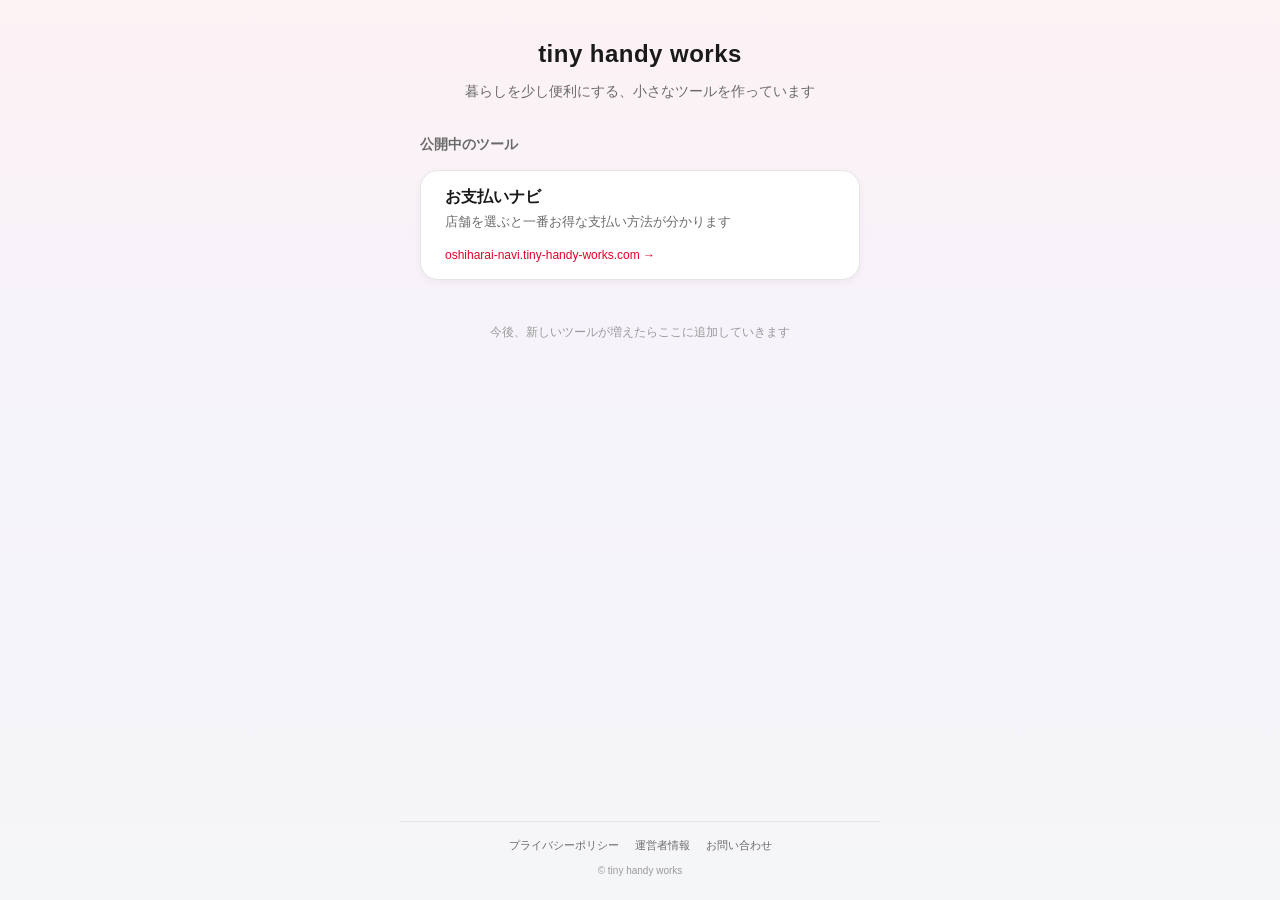
==== index.html @ 4bd40f7c "Add tiny handy works landing page Co-Authored-By: Claude Sonnet 5 <noreply@anthropic.com>" ====
<!doctype html>
<html lang="ja">
<head>
<meta charset="utf-8" />
<meta name="viewport" content="width=device-width, initial-scale=1" />
<title>tiny handy works</title>
<meta name="description" content="暮らしを少し便利にする、小さなツールを作っています。" />
<link rel="stylesheet" href="style.css" />
</head>
<body>
<main>
  <header class="site-hero">
    <h1 class="site-hero-name">tiny handy works</h1>
    <p class="site-hero-tagline">暮らしを少し便利にする、小さなツールを作っています</p>
  </header>

  <h2 class="section-heading">公開中のツール</h2>
  <div class="tool-list">
    <a class="tool-card" href="https://oshiharai-navi.tiny-handy-works.com/">
      <p class="tool-card-name">お支払いナビ</p>
      <p class="tool-card-desc">店舗を選ぶと一番お得な支払い方法が分かります</p>
      <span class="tool-card-link">oshiharai-navi.tiny-handy-works.com →</span>
    </a>
  </div>
  <p class="tool-list-note">今後、新しいツールが増えたらここに追加していきます</p>
</main>

<footer class="site-footer">
  <nav class="site-footer-links" aria-label="サイト情報">
    <a href="privacy.html">プライバシーポリシー</a>
    <a href="about.html">運営者情報</a>
    <a href="contact.html">お問い合わせ</a>
  </nav>
  <p class="site-footer-copy">© tiny handy works</p>
</footer>
</body>
</html>
---- style.css ----
:root {
  --bg: #f5f6f8;
  --bg-gradient: linear-gradient(180deg, #fdf2f4 0%, #f6f3fb 40%, #f5f6f8 100%);
  --card-bg: #ffffff;
  --accent: #e60027;
  --text-main: #1a1a1a;
  --text-sub: #6b6b6b;
  --text-faint: #9a9a9a;
  --border: #e5e5e5;

  /* 角丸・影・余白（お支払いナビと共通のトーン） */
  --radius-md: 14px;
  --radius-lg: 18px;
  --radius-xl: 22px;
  --shadow-sm: 0 2px 8px rgba(20, 20, 30, 0.05);
  --shadow-md: 0 4px 14px rgba(20, 20, 30, 0.07);
  --space-xs: 8px;
  --space-sm: 12px;
  --space-md: 16px;
  --space-lg: 24px;
  --space-xl: 32px;

  /* フォントの太さ：見出し／本文／注釈の3段階 */
  --fw-heading: 700;
  --fw-body: 500;
  --fw-note: 400;

  --transition-fast: 0.2s ease;
}

* {
  box-sizing: border-box;
}

html,
body {
  padding: 0;
  margin: 0;
}

body {
  background: var(--bg-gradient);
  color: var(--text-main);
  font-family: -apple-system, BlinkMacSystemFont, "Hiragino Sans",
    "Hiragino Kaku Gothic ProN", "Yu Gothic", sans-serif;
  -webkit-font-smoothing: antialiased;
  min-height: 100dvh;
  display: flex;
  flex-direction: column;
}

main {
  max-width: 480px;
  width: 100%;
  margin: 0 auto;
  padding: 40px 20px 40px;
  flex: 1;
  display: flex;
  flex-direction: column;
}

.back-link {
  display: inline-block;
  margin-bottom: var(--space-lg);
  font-size: 12px;
  font-weight: var(--fw-body);
  color: var(--text-sub);
  text-decoration: none;
}

/* トップページ：ヘッダー */
.site-hero {
  text-align: center;
  margin-bottom: var(--space-xl);
}

.site-hero-name {
  margin: 0 0 var(--space-sm);
  font-size: 24px;
  font-weight: var(--fw-heading);
  letter-spacing: 0.02em;
}

.site-hero-tagline {
  margin: 0;
  font-size: 14px;
  font-weight: var(--fw-body);
  color: var(--text-sub);
  line-height: 1.7;
}

/* ツール一覧 */
.section-heading {
  margin: 0 0 var(--space-md);
  font-size: 14px;
  font-weight: var(--fw-heading);
  color: var(--text-sub);
}

.tool-list {
  display: flex;
  flex-direction: column;
  gap: var(--space-md);
  margin-bottom: var(--space-xl);
}

.tool-card {
  display: block;
  background: var(--card-bg);
  border: 1px solid var(--border);
  border-radius: var(--radius-lg);
  box-shadow: var(--shadow-sm);
  padding: var(--space-md) var(--space-lg);
  text-decoration: none;
  color: inherit;
  transition: transform var(--transition-fast), box-shadow var(--transition-fast);
}

.tool-card:active {
  transform: scale(0.98);
  box-shadow: var(--shadow-md);
}

.tool-card-name {
  margin: 0 0 4px;
  font-size: 16px;
  font-weight: var(--fw-heading);
  color: var(--text-main);
}

.tool-card-desc {
  margin: 0 0 var(--space-sm);
  font-size: 13px;
  font-weight: var(--fw-body);
  color: var(--text-sub);
  line-height: 1.6;
}

.tool-card-link {
  font-size: 12px;
  font-weight: var(--fw-body);
  color: var(--accent);
}

.tool-list-note {
  font-size: 12px;
  font-weight: var(--fw-note);
  color: var(--text-faint);
  text-align: center;
}

/* 規約系ページ */
.legal-title {
  margin: var(--space-sm) 0 var(--space-md);
  font-size: 18px;
  font-weight: var(--fw-heading);
}

.legal-body {
  display: flex;
  flex-direction: column;
  gap: var(--space-md);
}

.legal-body section {
  background: var(--card-bg);
  border: 1px solid var(--border);
  border-radius: var(--radius-lg);
  box-shadow: var(--shadow-sm);
  padding: var(--space-md);
}

.legal-body h2 {
  margin: 0 0 var(--space-xs);
  font-size: 14px;
  font-weight: var(--fw-heading);
}

.legal-body p {
  margin: 0 0 var(--space-xs);
  font-size: 12px;
  font-weight: var(--fw-body);
  line-height: 1.8;
  color: var(--text-main);
}

.legal-body p:last-child {
  margin-bottom: 0;
}

.legal-body a {
  color: var(--accent);
}

.legal-body .legal-small {
  font-size: 11px;
  font-weight: var(--fw-note);
  color: var(--text-sub);
}

.legal-contact {
  margin: var(--space-xs) 0 0;
  font-size: 12px;
}

.legal-contact dt {
  font-weight: var(--fw-heading);
  color: var(--text-sub);
  font-size: 11px;
  margin-top: var(--space-xs);
}

.legal-contact dd {
  margin: 2px 0 0;
  min-height: 1.6em;
  padding-bottom: 2px;
  border-bottom: 1px dashed var(--border);
  font-weight: var(--fw-body);
}

/* 全ページ共通フッター */
.site-footer {
  max-width: 480px;
  width: 100%;
  margin: 0 auto;
  padding: var(--space-md) 20px var(--space-lg);
  border-top: 1px solid var(--border);
  text-align: center;
}

.site-footer-links {
  display: flex;
  justify-content: center;
  flex-wrap: wrap;
  gap: var(--space-xs) var(--space-md);
}

.site-footer-links a {
  font-size: 11px;
  font-weight: var(--fw-body);
  color: var(--text-sub);
  text-decoration: none;
}

.site-footer-copy {
  margin: var(--space-sm) 0 0;
  font-size: 10px;
  font-weight: var(--fw-note);
  color: var(--text-faint);
}
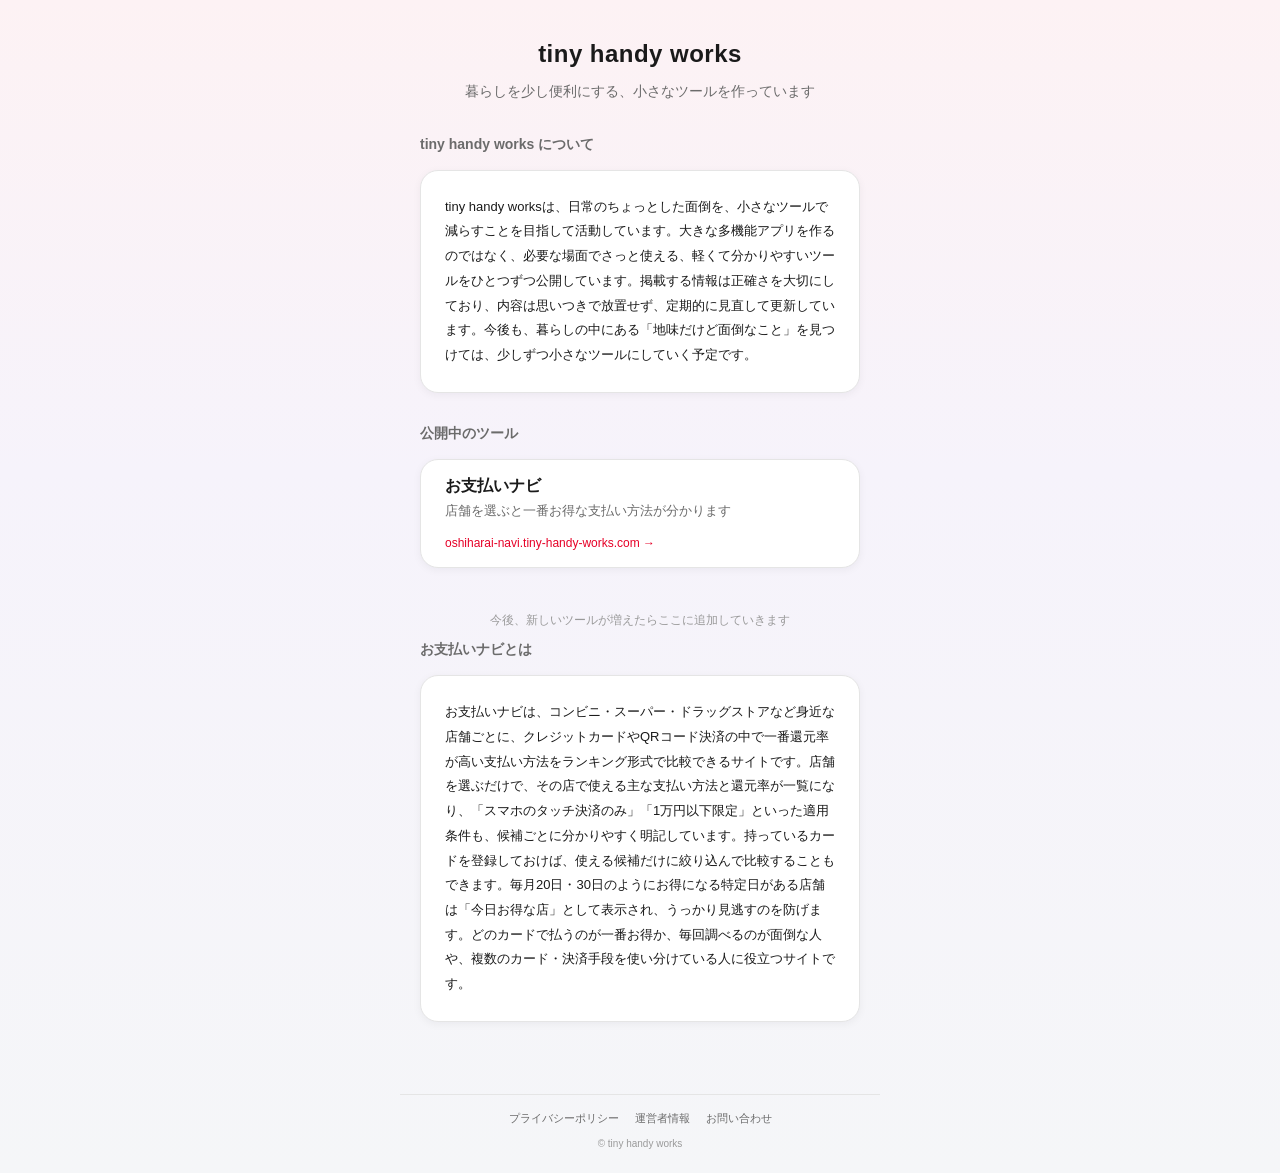
==== commit 29b70f7b: "Add about section and お支払いナビ description to top page Co-Authored-By: Claude Sonnet 5 <noreply@anthro" ====
--- a/index.html
+++ b/index.html
@@ -14,6 +14,13 @@
     <p class="site-hero-tagline">暮らしを少し便利にする、小さなツールを作っています</p>
   </header>
 
+  <h2 class="section-heading">tiny handy works について</h2>
+  <div class="content-block">
+    <section>
+      <p>tiny handy worksは、日常のちょっとした面倒を、小さなツールで減らすことを目指して活動しています。大きな多機能アプリを作るのではなく、必要な場面でさっと使える、軽くて分かりやすいツールをひとつずつ公開しています。掲載する情報は正確さを大切にしており、内容は思いつきで放置せず、定期的に見直して更新しています。今後も、暮らしの中にある「地味だけど面倒なこと」を見つけては、少しずつ小さなツールにしていく予定です。</p>
+    </section>
+  </div>
+
   <h2 class="section-heading">公開中のツール</h2>
   <div class="tool-list">
     <a class="tool-card" href="https://oshiharai-navi.tiny-handy-works.com/">
@@ -23,6 +30,13 @@
     </a>
   </div>
   <p class="tool-list-note">今後、新しいツールが増えたらここに追加していきます</p>
+
+  <h2 class="section-heading">お支払いナビとは</h2>
+  <div class="content-block">
+    <section>
+      <p>お支払いナビは、コンビニ・スーパー・ドラッグストアなど身近な店舗ごとに、クレジットカードやQRコード決済の中で一番還元率が高い支払い方法をランキング形式で比較できるサイトです。店舗を選ぶだけで、その店で使える主な支払い方法と還元率が一覧になり、「スマホのタッチ決済のみ」「1万円以下限定」といった適用条件も、候補ごとに分かりやすく明記しています。持っているカードを登録しておけば、使える候補だけに絞り込んで比較することもできます。毎月20日・30日のようにお得になる特定日がある店舗は「今日お得な店」として表示され、うっかり見逃すのを防げます。どのカードで払うのが一番お得か、毎回調べるのが面倒な人や、複数のカード・決済手段を使い分けている人に役立つサイトです。</p>
+    </section>
+  </div>
 </main>
 
 <footer class="site-footer">
--- a/style.css
+++ b/style.css
@@ -149,6 +149,27 @@
   text-align: center;
 }
 
+/* トップページの説明セクション（「tiny handy worksについて」「お支払いナビとは」） */
+.content-block {
+  margin-bottom: var(--space-xl);
+}
+
+.content-block section {
+  background: var(--card-bg);
+  border: 1px solid var(--border);
+  border-radius: var(--radius-lg);
+  box-shadow: var(--shadow-sm);
+  padding: var(--space-lg) var(--space-lg);
+}
+
+.content-block p {
+  margin: 0;
+  font-size: 13px;
+  font-weight: var(--fw-body);
+  line-height: 1.9;
+  color: var(--text-main);
+}
+
 /* 規約系ページ */
 .legal-title {
   margin: var(--space-sm) 0 var(--space-md);
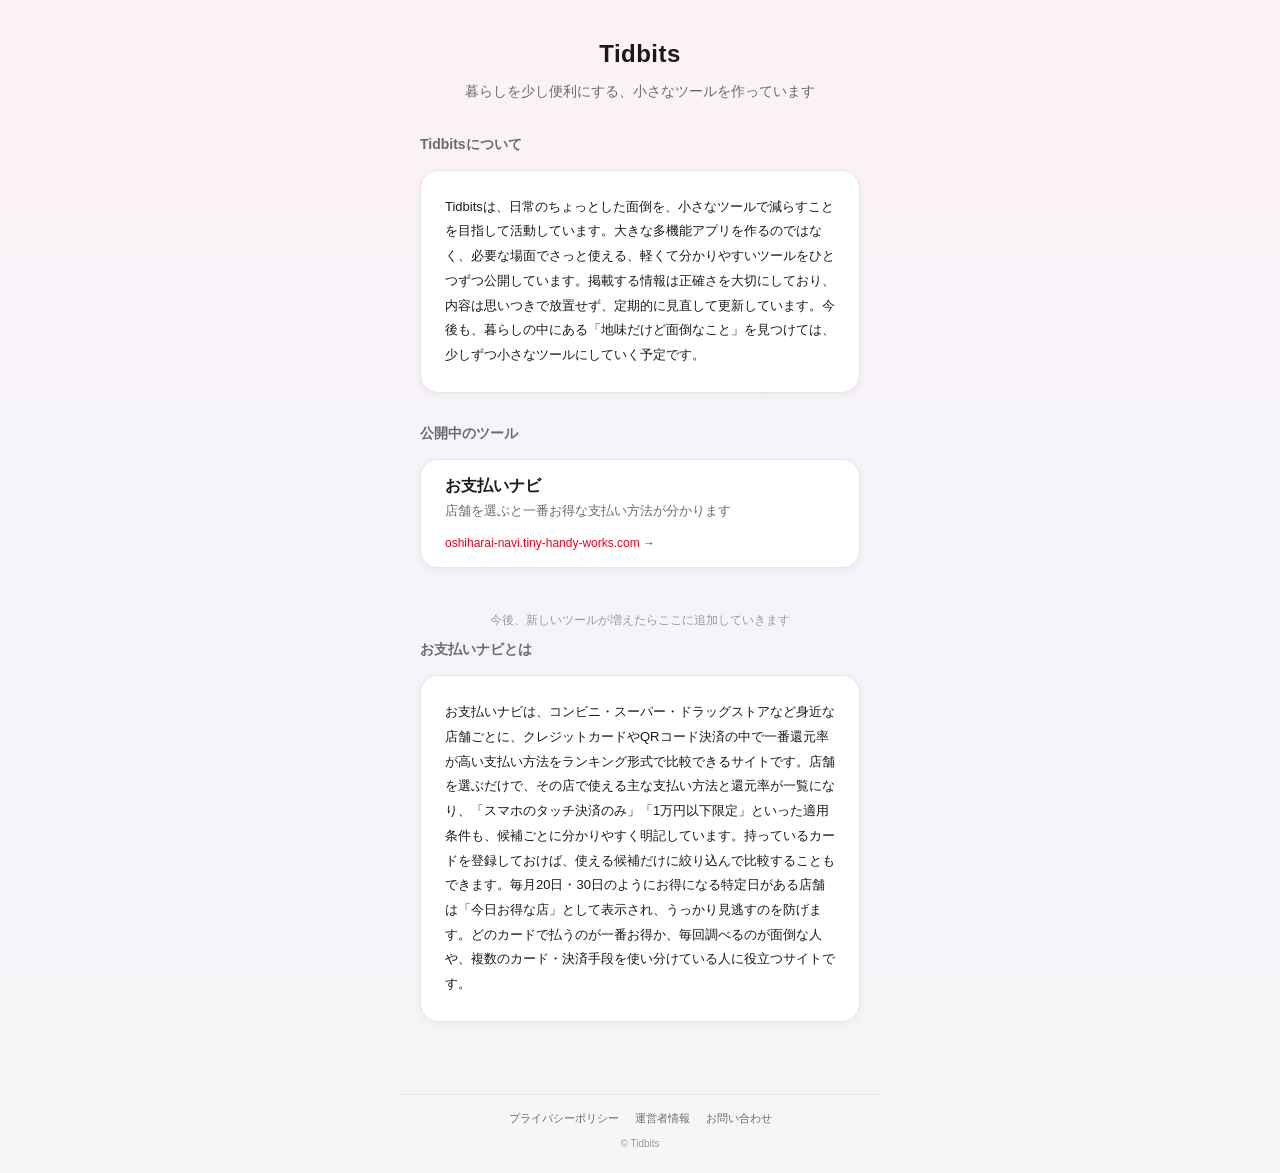
==== commit 7cb61488: "Rename brand to Tidbits (domain unchanged) Co-Authored-By: Claude Sonnet 5 <noreply@anthropic.com>" ====
--- a/index.html
+++ b/index.html
@@ -3,21 +3,21 @@
 <head>
 <meta charset="utf-8" />
 <meta name="viewport" content="width=device-width, initial-scale=1" />
-<title>tiny handy works</title>
+<title>Tidbits</title>
 <meta name="description" content="暮らしを少し便利にする、小さなツールを作っています。" />
 <link rel="stylesheet" href="style.css" />
 </head>
 <body>
 <main>
   <header class="site-hero">
-    <h1 class="site-hero-name">tiny handy works</h1>
+    <h1 class="site-hero-name">Tidbits</h1>
     <p class="site-hero-tagline">暮らしを少し便利にする、小さなツールを作っています</p>
   </header>
 
-  <h2 class="section-heading">tiny handy works について</h2>
+  <h2 class="section-heading">Tidbitsについて</h2>
   <div class="content-block">
     <section>
-      <p>tiny handy worksは、日常のちょっとした面倒を、小さなツールで減らすことを目指して活動しています。大きな多機能アプリを作るのではなく、必要な場面でさっと使える、軽くて分かりやすいツールをひとつずつ公開しています。掲載する情報は正確さを大切にしており、内容は思いつきで放置せず、定期的に見直して更新しています。今後も、暮らしの中にある「地味だけど面倒なこと」を見つけては、少しずつ小さなツールにしていく予定です。</p>
+      <p>Tidbitsは、日常のちょっとした面倒を、小さなツールで減らすことを目指して活動しています。大きな多機能アプリを作るのではなく、必要な場面でさっと使える、軽くて分かりやすいツールをひとつずつ公開しています。掲載する情報は正確さを大切にしており、内容は思いつきで放置せず、定期的に見直して更新しています。今後も、暮らしの中にある「地味だけど面倒なこと」を見つけては、少しずつ小さなツールにしていく予定です。</p>
     </section>
   </div>
 
@@ -45,7 +45,7 @@
     <a href="about.html">運営者情報</a>
     <a href="contact.html">お問い合わせ</a>
   </nav>
-  <p class="site-footer-copy">© tiny handy works</p>
+  <p class="site-footer-copy">© Tidbits</p>
 </footer>
 </body>
 </html>
--- a/style.css
+++ b/style.css
@@ -149,7 +149,7 @@
   text-align: center;
 }
 
-/* トップページの説明セクション（「tiny handy worksについて」「お支払いナビとは」） */
+/* トップページの説明セクション（「Tidbitsについて」「お支払いナビとは」） */
 .content-block {
   margin-bottom: var(--space-xl);
 }
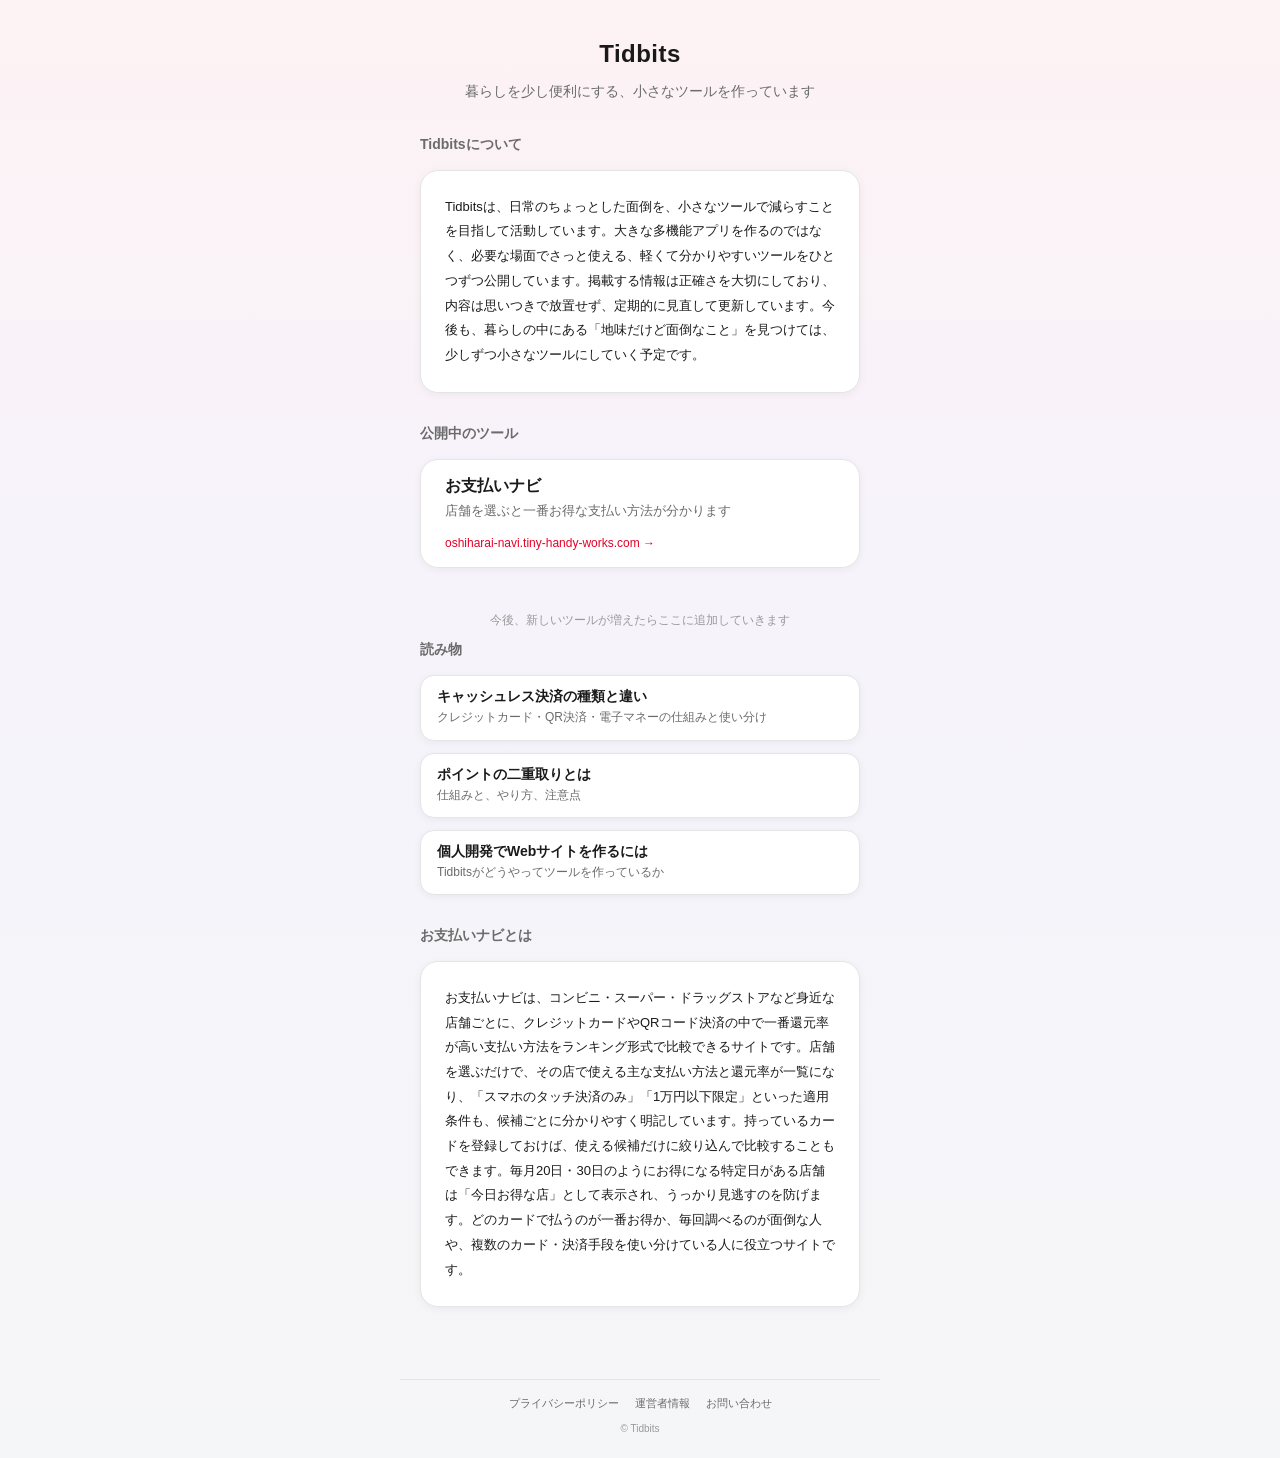
==== commit 7a5535a7: "Add three article pages (cashless types, double points, indie dev) Co-Authored-By: Claude Opus 4.7 <" ====
--- a/index.html
+++ b/index.html
@@ -5,6 +5,8 @@
 <meta name="viewport" content="width=device-width, initial-scale=1" />
 <title>Tidbits</title>
 <meta name="description" content="暮らしを少し便利にする、小さなツールを作っています。" />
+<script async src="https://pagead2.googlesyndication.com/pagead/js/adsbygoogle.js?client=ca-pub-4177347832172841"
+     crossorigin="anonymous"></script>
 <link rel="stylesheet" href="style.css" />
 </head>
 <body>
@@ -31,6 +33,22 @@
   </div>
   <p class="tool-list-note">今後、新しいツールが増えたらここに追加していきます</p>
 
+  <h2 class="section-heading">読み物</h2>
+  <div class="article-list">
+    <a class="article-list-item" href="cashless-types.html">
+      <p class="article-list-item-title">キャッシュレス決済の種類と違い</p>
+      <p class="article-list-item-desc">クレジットカード・QR決済・電子マネーの仕組みと使い分け</p>
+    </a>
+    <a class="article-list-item" href="double-points.html">
+      <p class="article-list-item-title">ポイントの二重取りとは</p>
+      <p class="article-list-item-desc">仕組みと、やり方、注意点</p>
+    </a>
+    <a class="article-list-item" href="indie-dev.html">
+      <p class="article-list-item-title">個人開発でWebサイトを作るには</p>
+      <p class="article-list-item-desc">Tidbitsがどうやってツールを作っているか</p>
+    </a>
+  </div>
+
   <h2 class="section-heading">お支払いナビとは</h2>
   <div class="content-block">
     <section>
--- a/style.css
+++ b/style.css
@@ -239,6 +239,114 @@
   font-weight: var(--fw-body);
 }
 
+/* 読み物ページ（記事） */
+.article-title {
+  margin: var(--space-sm) 0 var(--space-md);
+  font-size: 20px;
+  font-weight: var(--fw-heading);
+  line-height: 1.5;
+}
+
+.article-lead {
+  margin: 0 0 var(--space-lg);
+  font-size: 13px;
+  font-weight: var(--fw-body);
+  color: var(--text-sub);
+  line-height: 1.8;
+}
+
+.article-body {
+  display: flex;
+  flex-direction: column;
+  gap: var(--space-md);
+}
+
+.article-body section {
+  background: var(--card-bg);
+  border: 1px solid var(--border);
+  border-radius: var(--radius-lg);
+  box-shadow: var(--shadow-sm);
+  padding: var(--space-md) var(--space-lg);
+}
+
+.article-body h2 {
+  margin: 0 0 var(--space-sm);
+  font-size: 15px;
+  font-weight: var(--fw-heading);
+  color: var(--text-main);
+}
+
+.article-body p {
+  margin: 0 0 var(--space-sm);
+  font-size: 13px;
+  font-weight: var(--fw-body);
+  line-height: 1.9;
+  color: var(--text-main);
+}
+
+.article-body p:last-child {
+  margin-bottom: 0;
+}
+
+.article-body ul {
+  margin: 0 0 var(--space-sm);
+  padding-left: 1.2em;
+  font-size: 13px;
+  font-weight: var(--fw-body);
+  line-height: 1.9;
+  color: var(--text-main);
+}
+
+.article-body li {
+  margin-bottom: 4px;
+}
+
+.article-body a {
+  color: var(--accent);
+}
+
+.article-note {
+  margin: var(--space-md) 0 0;
+  font-size: 11px;
+  font-weight: var(--fw-note);
+  color: var(--text-faint);
+  line-height: 1.7;
+}
+
+/* トップページの記事リスト */
+.article-list {
+  display: flex;
+  flex-direction: column;
+  gap: var(--space-sm);
+  margin-bottom: var(--space-xl);
+}
+
+.article-list-item {
+  display: block;
+  background: var(--card-bg);
+  border: 1px solid var(--border);
+  border-radius: var(--radius-md);
+  box-shadow: var(--shadow-sm);
+  padding: var(--space-sm) var(--space-md);
+  text-decoration: none;
+  color: inherit;
+}
+
+.article-list-item-title {
+  margin: 0 0 2px;
+  font-size: 14px;
+  font-weight: var(--fw-heading);
+  color: var(--text-main);
+}
+
+.article-list-item-desc {
+  margin: 0;
+  font-size: 12px;
+  font-weight: var(--fw-note);
+  color: var(--text-sub);
+  line-height: 1.6;
+}
+
 /* 全ページ共通フッター */
 .site-footer {
   max-width: 480px;
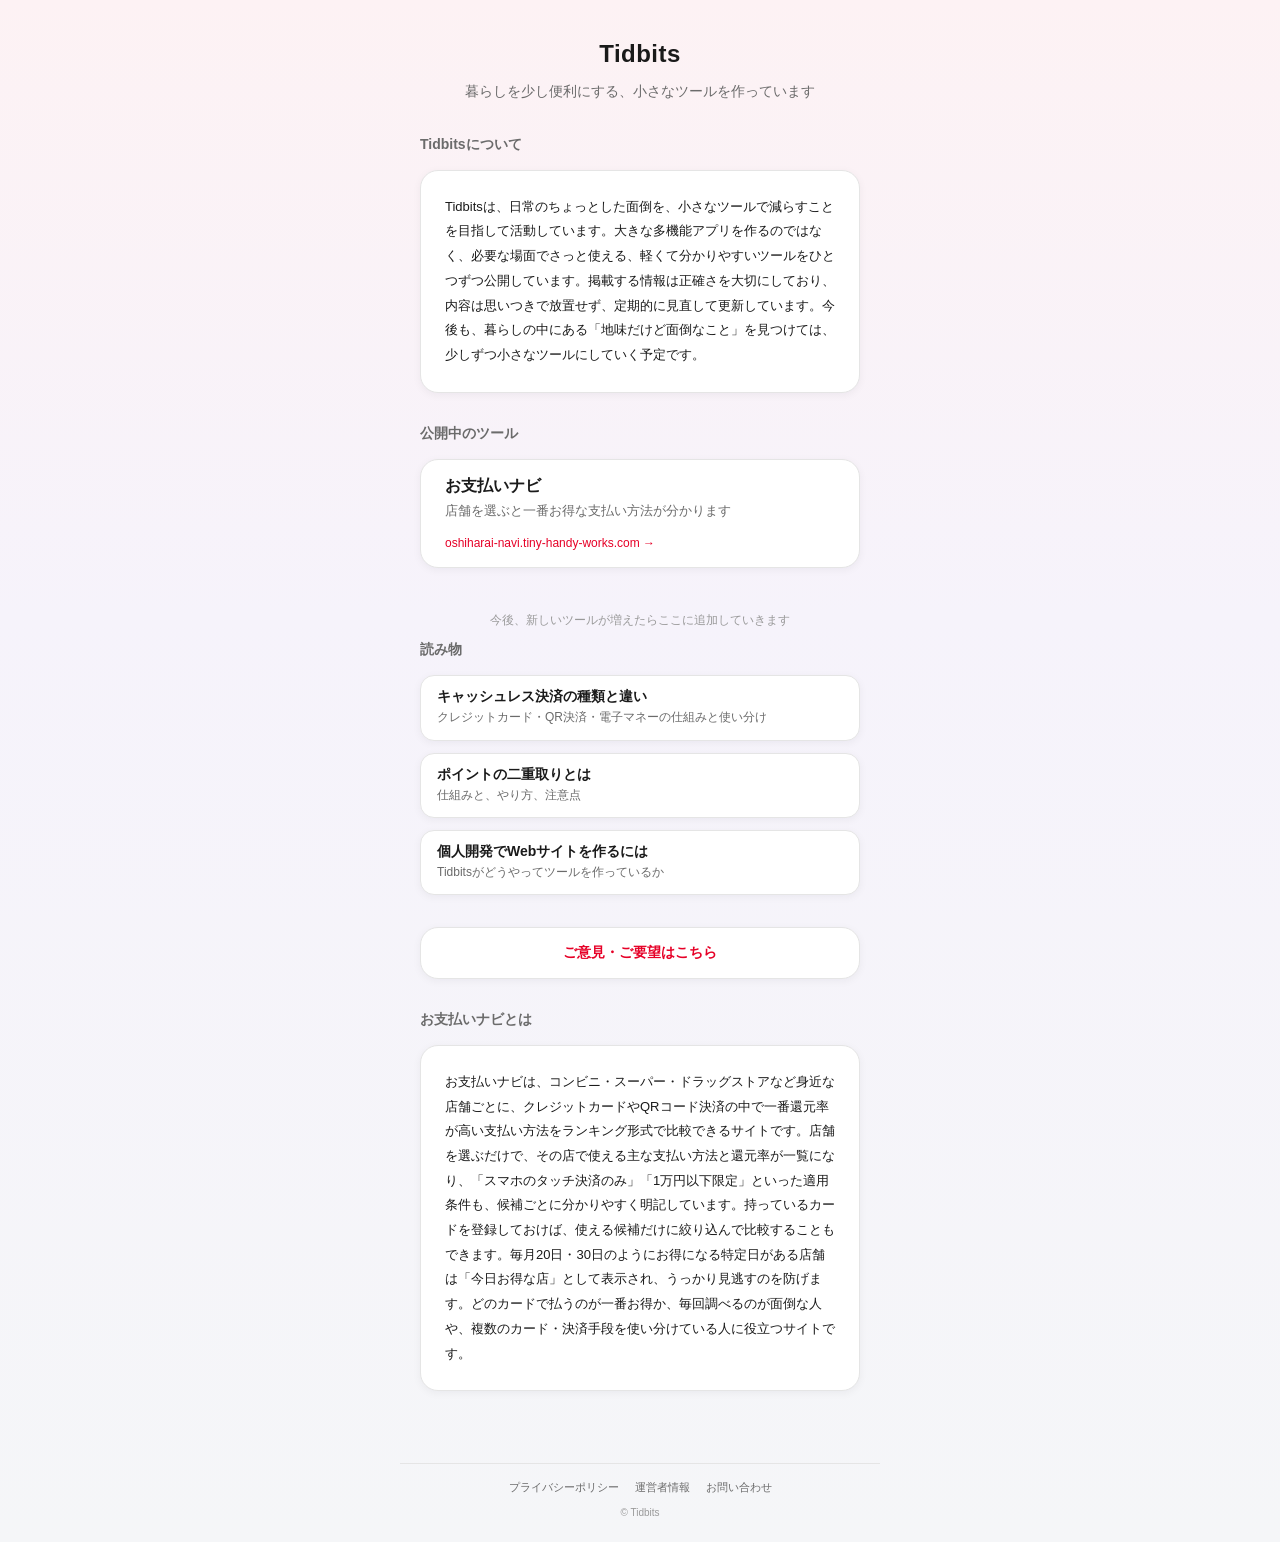
==== commit 942f0fec: "Add feedback button linking to Google Forms Place a card-styled link button just below the 読み物 secti" ====
--- a/index.html
+++ b/index.html
@@ -49,6 +49,13 @@
     </a>
   </div>
 
+  <a
+    class="feedback-button"
+    href="https://forms.gle/xrAa6keaBCLRghSF7"
+    target="_blank"
+    rel="noopener noreferrer"
+  >ご意見・ご要望はこちら</a>
+
   <h2 class="section-heading">お支払いナビとは</h2>
   <div class="content-block">
     <section>
--- a/style.css
+++ b/style.css
@@ -377,3 +377,25 @@
   font-weight: var(--fw-note);
   color: var(--text-faint);
 }
+
+/* ご意見・ご要望ボタン（トップページ） */
+.feedback-button {
+  display: block;
+  text-align: center;
+  background: var(--card-bg);
+  border: 1px solid var(--border);
+  border-radius: var(--radius-lg);
+  box-shadow: var(--shadow-sm);
+  padding: var(--space-md) var(--space-lg);
+  margin-bottom: var(--space-xl);
+  text-decoration: none;
+  color: var(--accent);
+  font-size: 14px;
+  font-weight: var(--fw-heading);
+  transition: transform var(--transition-fast), box-shadow var(--transition-fast);
+}
+
+.feedback-button:active {
+  transform: scale(0.98);
+  box-shadow: var(--shadow-md);
+}
